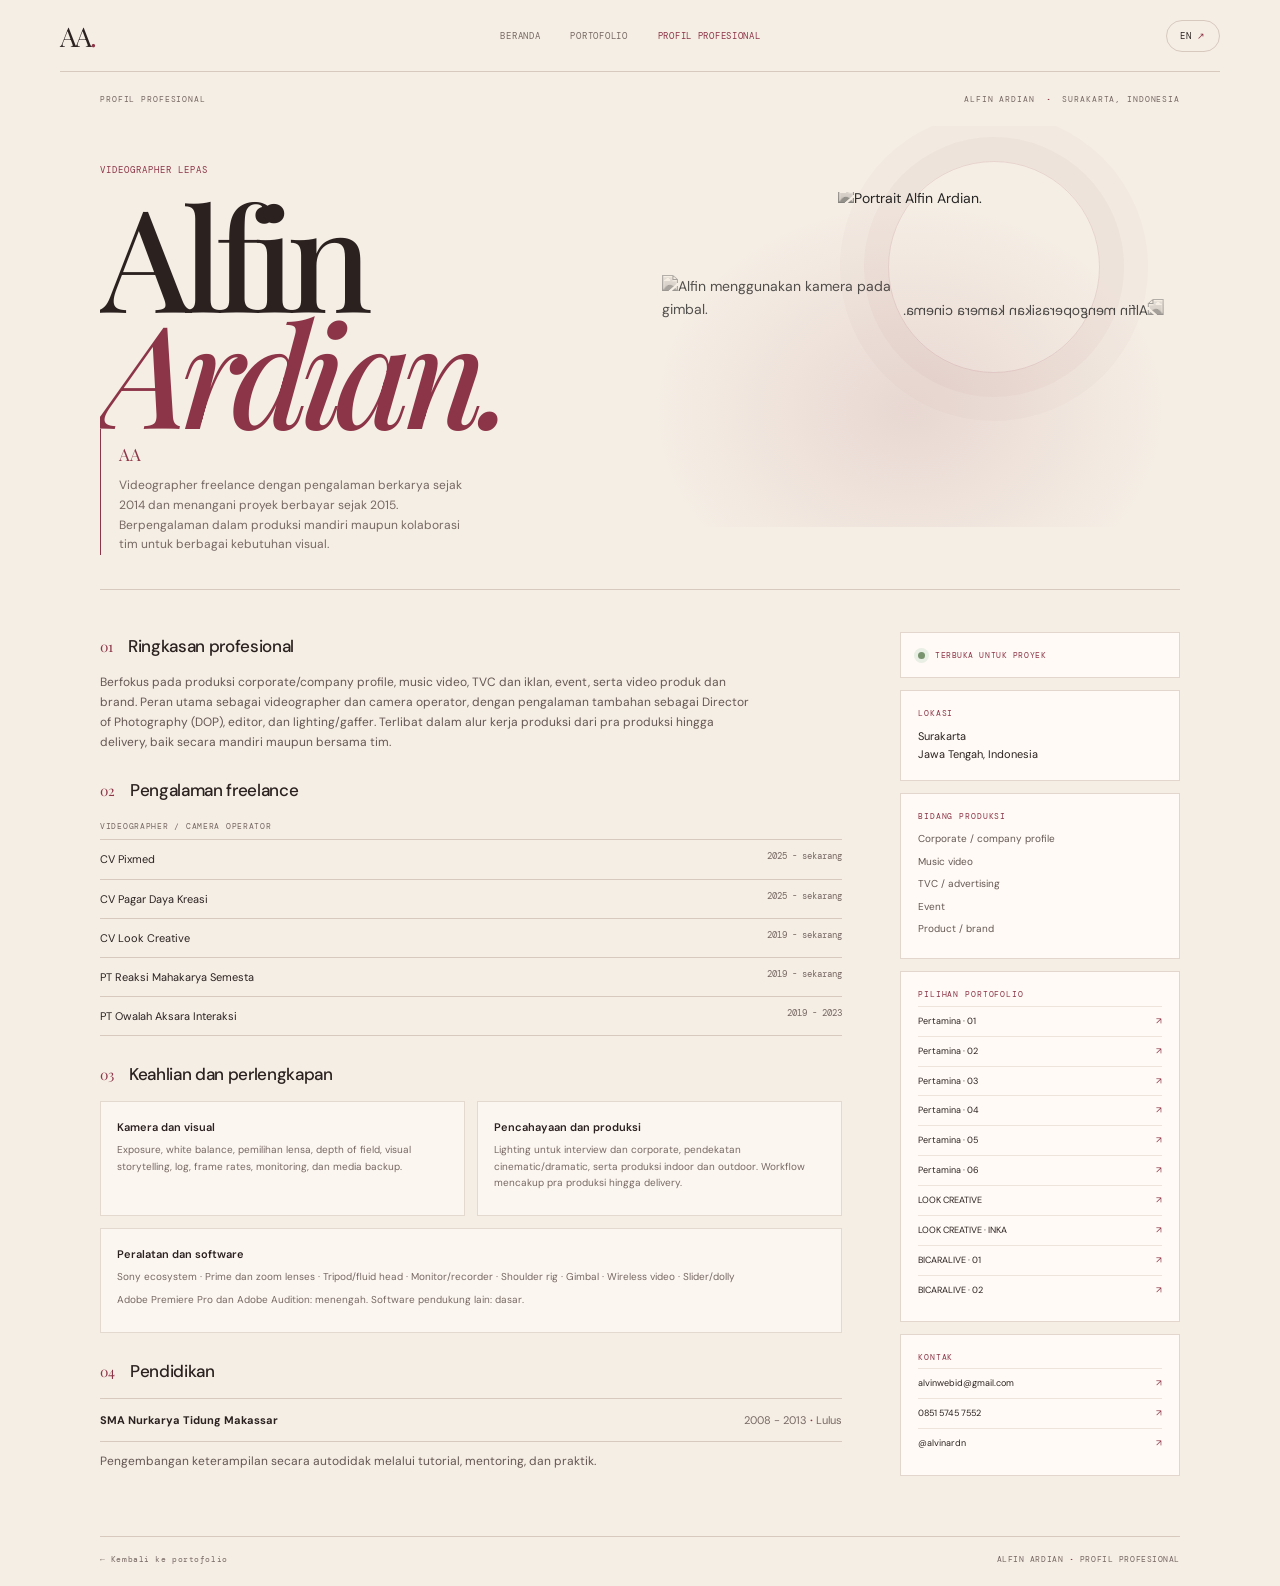
==== profile.html @ a02e5e7e "Publish bilingual portfolio website" ====
<!doctype html>
<html lang="id">
  <head>
    <meta charset="utf-8" />
    <meta name="viewport" content="width=device-width, initial-scale=1" />
    <meta name="theme-color" content="#f5eee5" />
    <meta name="description" content="Profil profesional Alfin Ardian, freelance videographer and camera operator in Surakarta, Indonesia." />
    <title>Profil Profesional — Alfin Ardian</title>
    <link rel="stylesheet" href="profile.css" />
    <script src="profile.js" defer></script>
  </head>
  <body>
    <header class="profile-nav">
      <a class="monogram" href="index.html">AA<span>.</span></a>
      <nav><a href="index.html" data-id="home">Beranda</a><a href="index.html#work" data-id="work">Portofolio</a><a class="current" href="profile.html" data-id="profile">Profil Profesional</a></nav>
      <button class="lang-button" type="button" aria-label="Switch language">EN <span>↗</span></button>
    </header>
    <main class="page">
      <div class="page-top"><span data-id="label">PROFIL PROFESIONAL</span><span>ALFIN ARDIAN <b>·</b> SURAKARTA, INDONESIA</span></div>
      <section class="intro">
        <div class="intro-title"><p class="eyebrow" data-id="role">VIDEOGRAPHER LEPAS</p><h1>Alfin<br /><em>Ardian.</em></h1></div>
        <div class="profile-scene" aria-label="Alfin Ardian dalam tiga pose profesional">
          <img class="profile-scene-gimbal" src="assets/alfin-camera-gimbal.png" alt="Alfin menggunakan kamera pada gimbal." />
          <img class="profile-scene-cinema" src="assets/alfin-cinema-camera.png" alt="Alfin mengoperasikan kamera cinema." />
          <img class="profile-scene-portrait" src="assets/alfin-portrait-front.png" alt="Portrait Alfin Ardian." />
        </div>
        <div class="intro-summary"><span class="summary-mark">AA</span><p data-id="summary">Videographer freelance dengan pengalaman berkarya sejak 2014 dan menangani proyek berbayar sejak 2015. Berpengalaman dalam produksi mandiri maupun kolaborasi tim untuk berbagai kebutuhan visual.</p></div>
      </section>
      <section class="profile-grid">
        <div class="profile-main">
          <div class="section-title"><span>01</span><h2 data-id="overview">Ringkasan profesional</h2></div>
          <p class="body-copy" data-id="overviewCopy">Berfokus pada produksi corporate/company profile, music video, TVC dan iklan, event, serta video produk dan brand. Peran utama sebagai videographer dan camera operator, dengan pengalaman tambahan sebagai Director of Photography (DOP), editor, dan lighting/gaffer. Terlibat dalam alur kerja produksi dari pra produksi hingga delivery, baik secara mandiri maupun bersama tim.</p>
          <div class="section-title"><span>02</span><h2 data-id="experience">Pengalaman freelance</h2></div>
          <div class="role-caption" data-id="roleCaption">VIDEOGRAPHER / CAMERA OPERATOR</div>
          <div class="timeline">
            <div><span>CV Pixmed</span><time data-id="current25">2025 - sekarang</time></div>
            <div><span>CV Pagar Daya Kreasi</span><time data-id="current25">2025 - sekarang</time></div>
            <div><span>CV Look Creative</span><time data-id="current19">2019 - sekarang</time></div>
            <div><span>PT Reaksi Mahakarya Semesta</span><time data-id="current19">2019 - sekarang</time></div>
            <div><span>PT Owalah Aksara Interaksi</span><time>2019 - 2023</time></div>
          </div>
          <div class="section-title"><span>03</span><h2 data-id="capabilities">Keahlian dan perlengkapan</h2></div>
          <div class="capabilities">
            <article><h3 data-id="camera">Kamera dan visual</h3><p data-id="cameraCopy">Exposure, white balance, pemilihan lensa, depth of field, visual storytelling, log, frame rates, monitoring, dan media backup.</p></article>
            <article><h3 data-id="lighting">Pencahayaan dan produksi</h3><p data-id="lightingCopy">Lighting untuk interview dan corporate, pendekatan cinematic/dramatic, serta produksi indoor dan outdoor. Workflow mencakup pra produksi hingga delivery.</p></article>
            <article><h3 data-id="gear">Peralatan dan software</h3><p>Sony ecosystem · Prime dan zoom lenses · Tripod/fluid head · Monitor/recorder · Shoulder rig · Gimbal · Wireless video · Slider/dolly</p><p>Adobe Premiere Pro dan Adobe Audition: menengah. Software pendukung lain: dasar.</p></article>
          </div>
          <div class="section-title"><span>04</span><h2 data-id="education">Pendidikan</h2></div>
          <div class="education-row"><strong>SMA Nurkarya Tidung Makassar</strong><span>2008 - 2013 <b>·</b> <span data-id="graduate">Lulus</span></span></div>
          <p class="body-copy learning" data-id="learning">Pengembangan keterampilan secara autodidak melalui tutorial, mentoring, dan praktik.</p>
        </div>
        <aside class="profile-side">
          <div class="side-card availability-card"><span class="status-dot"></span><span data-id="available">TERBUKA UNTUK PROYEK</span></div>
          <div class="side-card"><span class="side-label" data-id="location">LOKASI</span><p>Surakarta<br />Jawa Tengah, Indonesia</p></div>
          <div class="side-card"><span class="side-label" data-id="focus">BIDANG PRODUKSI</span><ul><li>Corporate / company profile</li><li>Music video</li><li>TVC / advertising</li><li data-id="events">Event</li><li data-id="product">Product / brand</li></ul></div>
          <div class="side-card portfolio-card"><span class="side-label" data-id="selected">PILIHAN PORTOFOLIO</span>
            <a href="https://youtu.be/jiBTbnzmpAk" target="_blank" rel="noreferrer">Pertamina · 01 <span>↗</span></a><a href="https://www.youtube.com/watch?v=6DZXWf-n-Jo&t=78s" target="_blank" rel="noreferrer">Pertamina · 02 <span>↗</span></a><a href="https://www.youtube.com/watch?v=vrbdnTamcc4&t=18s" target="_blank" rel="noreferrer">Pertamina · 03 <span>↗</span></a><a href="https://www.youtube.com/watch?v=EnrMs8_Z26U" target="_blank" rel="noreferrer">Pertamina · 04 <span>↗</span></a><a href="https://youtu.be/1-UHb_iiyk8" target="_blank" rel="noreferrer">Pertamina · 05 <span>↗</span></a><a href="https://youtu.be/_BBefbQQT-c" target="_blank" rel="noreferrer">Pertamina · 06 <span>↗</span></a>
            <a href="https://youtu.be/qpQJXVoW0KQ" target="_blank" rel="noreferrer">LOOK CREATIVE <span>↗</span></a><a href="https://youtu.be/SBqfDmJwMrw" target="_blank" rel="noreferrer">LOOK CREATIVE · INKA <span>↗</span></a><a href="https://youtu.be/Jd-HQ-AcZGY" target="_blank" rel="noreferrer">BICARALIVE · 01 <span>↗</span></a><a href="https://youtu.be/6m_e2OX-aSk" target="_blank" rel="noreferrer">BICARALIVE · 02 <span>↗</span></a>
          </div>
          <div class="side-card contact-card"><span class="side-label" data-id="contact">KONTAK</span><a href="mailto:alvinwebid@gmail.com">alvinwebid@gmail.com <span>↗</span></a><a href="https://wa.me/6285157457552" target="_blank" rel="noreferrer">0851 5745 7552 <span>↗</span></a><a href="https://www.instagram.com/alvinardn/" target="_blank" rel="noreferrer">@alvinardn <span>↗</span></a></div>
        </aside>
      </section>
      <footer class="profile-footer"><a href="index.html">← <span data-id="back">Kembali ke portofolio</span></a><span>ALFIN ARDIAN <b>·</b> <span data-id="footer">PROFIL PROFESIONAL</span></span></footer>
    </main>
  </body>
</html>
---- profile.css ----
@import url('https://fonts.googleapis.com/css2?family=DM+Mono:wght@400;500&family=DM+Sans:wght@400;500;600;700&family=Playfair+Display:ital,wght@0,500;0,600;1,500;1,600&display=swap');
:root{--bg:#f5eee5;--ink:#2b2220;--muted:#776863;--line:#d8c9be;--accent:#8d3548;--accent-soft:#b85c6b;--card:#fffaf5;--mono:'DM Mono',monospace;--sans:'DM Sans',Arial,sans-serif;--serif:'Playfair Display',Georgia,serif;color-scheme:light}
*{box-sizing:border-box}body{margin:0;background:var(--bg);color:var(--ink);font:14px/1.65 var(--sans)}a{color:inherit;text-decoration:none}.profile-nav{height:72px;width:min(1160px,calc(100% - 64px));margin:auto;display:flex;align-items:center;justify-content:space-between;border-bottom:1px solid var(--line)}.monogram{font:27px var(--serif);letter-spacing:-2px}.monogram span,.profile-footer b{color:var(--accent)}.profile-nav nav{display:flex;gap:30px}.profile-nav nav a,.lang-button{font:9px var(--mono);text-transform:uppercase;letter-spacing:.08em;color:var(--muted)}.profile-nav nav a:hover,.profile-nav nav a.current{color:var(--accent)}.lang-button{border:1px solid var(--line);border-radius:25px;background:transparent;padding:9px 13px;cursor:pointer;color:var(--ink)}.lang-button span{color:var(--accent)}.page{width:min(1080px,calc(100% - 64px));margin:0 auto}.page-top{display:flex;justify-content:space-between;padding:22px 0;color:var(--muted);font:8px var(--mono);letter-spacing:.11em}.page-top b{color:var(--accent);padding:0 5px}.intro{padding:38px 0 34px;display:grid;grid-template-columns:1fr 1fr;grid-template-rows:auto auto;align-items:end;position:relative;border-bottom:1px solid var(--line);min-height:390px;overflow:hidden}.intro-title{position:relative;z-index:2;grid-column:1;grid-row:1}.intro-title .eyebrow{margin:0}.intro-title h1{margin-top:20px}.profile-scene{position:relative;grid-column:2;grid-row:1/3;height:335px;align-self:center;overflow:hidden;background:radial-gradient(ellipse at 50% 65%,rgba(141,53,72,.12),transparent 67%)}.profile-scene img{position:absolute;object-fit:contain;mix-blend-mode:multiply;filter:grayscale(1) contrast(1.08)}.profile-scene-portrait{z-index:3;height:370px;left:50%;bottom:-30px;transform:translateX(-50%);opacity:.95}.profile-scene-gimbal{z-index:1;height:255px;width:44%;left:4%;bottom:-3px;opacity:.75}.profile-scene-cinema{z-index:2;height:220px;width:52%;right:3%;bottom:8px;transform:scaleX(-1);opacity:.78}.intro::after{content:"";position:absolute;right:80px;top:35px;width:210px;height:210px;border:1px solid rgba(141,53,72,.14);border-radius:50%;box-shadow:0 0 0 24px rgba(141,53,72,.035),0 0 0 48px rgba(141,53,72,.025);pointer-events:none}.eyebrow,.side-label{font:9px var(--mono);letter-spacing:.11em;color:var(--accent)}h1{font:clamp(76px,12vw,142px)/.82 var(--serif);font-weight:500;letter-spacing:-.065em;margin:22px 0 0;position:relative;z-index:1}h1 em{color:var(--accent);font-weight:500}.intro-summary{position:relative;z-index:2;grid-column:1;grid-row:2;max-width:380px;padding:14px 0 0 18px;border-left:1px solid var(--accent)}.summary-mark{font:17px var(--serif);color:var(--accent)}.intro-summary p{font-size:12px;color:var(--muted);margin:8px 0 0}.profile-grid{display:grid;grid-template-columns:minmax(0,1fr) 280px;gap:58px;padding:42px 0 60px}.section-title{display:flex;align-items:baseline;gap:15px;margin:24px 0 13px}.section-title:first-child{margin-top:0}.section-title>span{font:14px var(--serif);color:var(--accent)}.section-title h2{font-size:17px;font-weight:500;margin:0;letter-spacing:-.02em}.body-copy{color:#655753;font-size:12px;margin:0 0 24px;max-width:650px}.role-caption{font:8px var(--mono);color:var(--muted);letter-spacing:.09em;padding:4px 0 8px}.timeline{border-top:1px solid var(--line)}.timeline>div{display:flex;justify-content:space-between;gap:14px;border-bottom:1px solid var(--line);padding:10px 0;font-size:11px}.timeline time{font:9px var(--mono);color:var(--muted);white-space:nowrap}.capabilities{display:grid;grid-template-columns:1fr 1fr;gap:12px}.capabilities article{background:rgba(255,250,245,.72);padding:16px;border:1px solid rgba(216,201,190,.65)}.capabilities article:last-child{grid-column:1/-1}.capabilities h3{font-size:11px;font-weight:600;margin:0 0 6px}.capabilities p{font-size:10px;color:var(--muted);margin:0 0 7px}.education-row{display:flex;justify-content:space-between;gap:12px;font-size:11px;padding:12px 0;border-top:1px solid var(--line);border-bottom:1px solid var(--line)}.education-row span{color:var(--muted);white-space:nowrap}.education-row b{color:var(--accent)}.learning{margin:10px 0 0}.profile-side{display:flex;flex-direction:column;gap:12px}.side-card{padding:17px;background:var(--card);border:1px solid rgba(216,201,190,.72)}.availability-card{display:flex;gap:10px;align-items:center;font:8px var(--mono);letter-spacing:.07em;color:var(--accent)}.status-dot{width:7px;height:7px;border-radius:50%;background:#78936e;box-shadow:0 0 0 4px #e9efe4}.side-label{display:block;font-size:8px}.side-card>p{font-size:11px;margin:9px 0 0}.side-card ul{list-style:none;margin:7px 0 0;padding:0;color:#655753;font-size:10px}.side-card li{padding:3px 0}.portfolio-card{display:grid;gap:0}.portfolio-card .side-label{margin-bottom:7px}.portfolio-card>a,.contact-card>a{font-size:9px;border-top:1px solid #eee4dc;padding:7px 0;display:flex;justify-content:space-between;gap:8px}.portfolio-card>a span,.contact-card>a span{color:var(--accent)}.portfolio-card>a:hover,.contact-card>a:hover{color:var(--accent)}.contact-card>a:first-of-type{margin-top:6px}.profile-footer{border-top:1px solid var(--line);padding:17px 0 22px;display:flex;justify-content:space-between;color:var(--muted);font:8px var(--mono);letter-spacing:.07em}.profile-footer a:hover{color:var(--accent)}
@media(max-width:760px){.profile-grid{grid-template-columns:minmax(0,1fr) 240px;gap:25px}.intro{grid-template-columns:1fr 1fr}.intro{min-height:360px}.profile-scene{height:285px}.profile-scene-portrait{height:315px;bottom:-26px}.profile-scene-gimbal{height:215px}.profile-scene-cinema{height:185px}.intro::after{right:40px}.profile-nav nav{gap:15px}}
@media(max-width:600px){.profile-nav{width:calc(100% - 34px);height:64px}.profile-nav nav{gap:10px}.profile-nav nav a{font-size:7px}.lang-button{padding:7px 9px;font-size:8px}.page{width:calc(100% - 34px)}.page-top{font-size:7px;gap:14px}.intro{padding:32px 0;grid-template-columns:1fr;grid-template-rows:auto auto auto;gap:5px}.intro-title{grid-column:1;grid-row:1}.profile-scene{grid-column:1;grid-row:2;height:280px;margin-top:-8px}.profile-scene-portrait{height:300px;bottom:-20px}.profile-scene-gimbal{height:200px;width:42%;left:8%;transform:none}.profile-scene-cinema{height:175px;width:52%;right:7%}.intro-summary{grid-column:1;grid-row:3;max-width:390px;margin-left:auto}.intro::after{width:145px;height:145px;right:12px;top:29px}h1{font-size:clamp(74px,19vw,110px)}.intro-summary{max-width:390px;margin-left:auto}.profile-grid{grid-template-columns:1fr;gap:30px;padding-top:30px}.profile-side{display:grid;grid-template-columns:1fr 1fr;align-items:start}.portfolio-card,.contact-card{grid-column:1/-1}.education-row{font-size:10px}.profile-footer{font-size:7px}}
@media(prefers-reduced-motion:reduce){*,*::before,*::after{scroll-behavior:auto!important;animation-duration:.01ms!important;transition-duration:.01ms!important}}
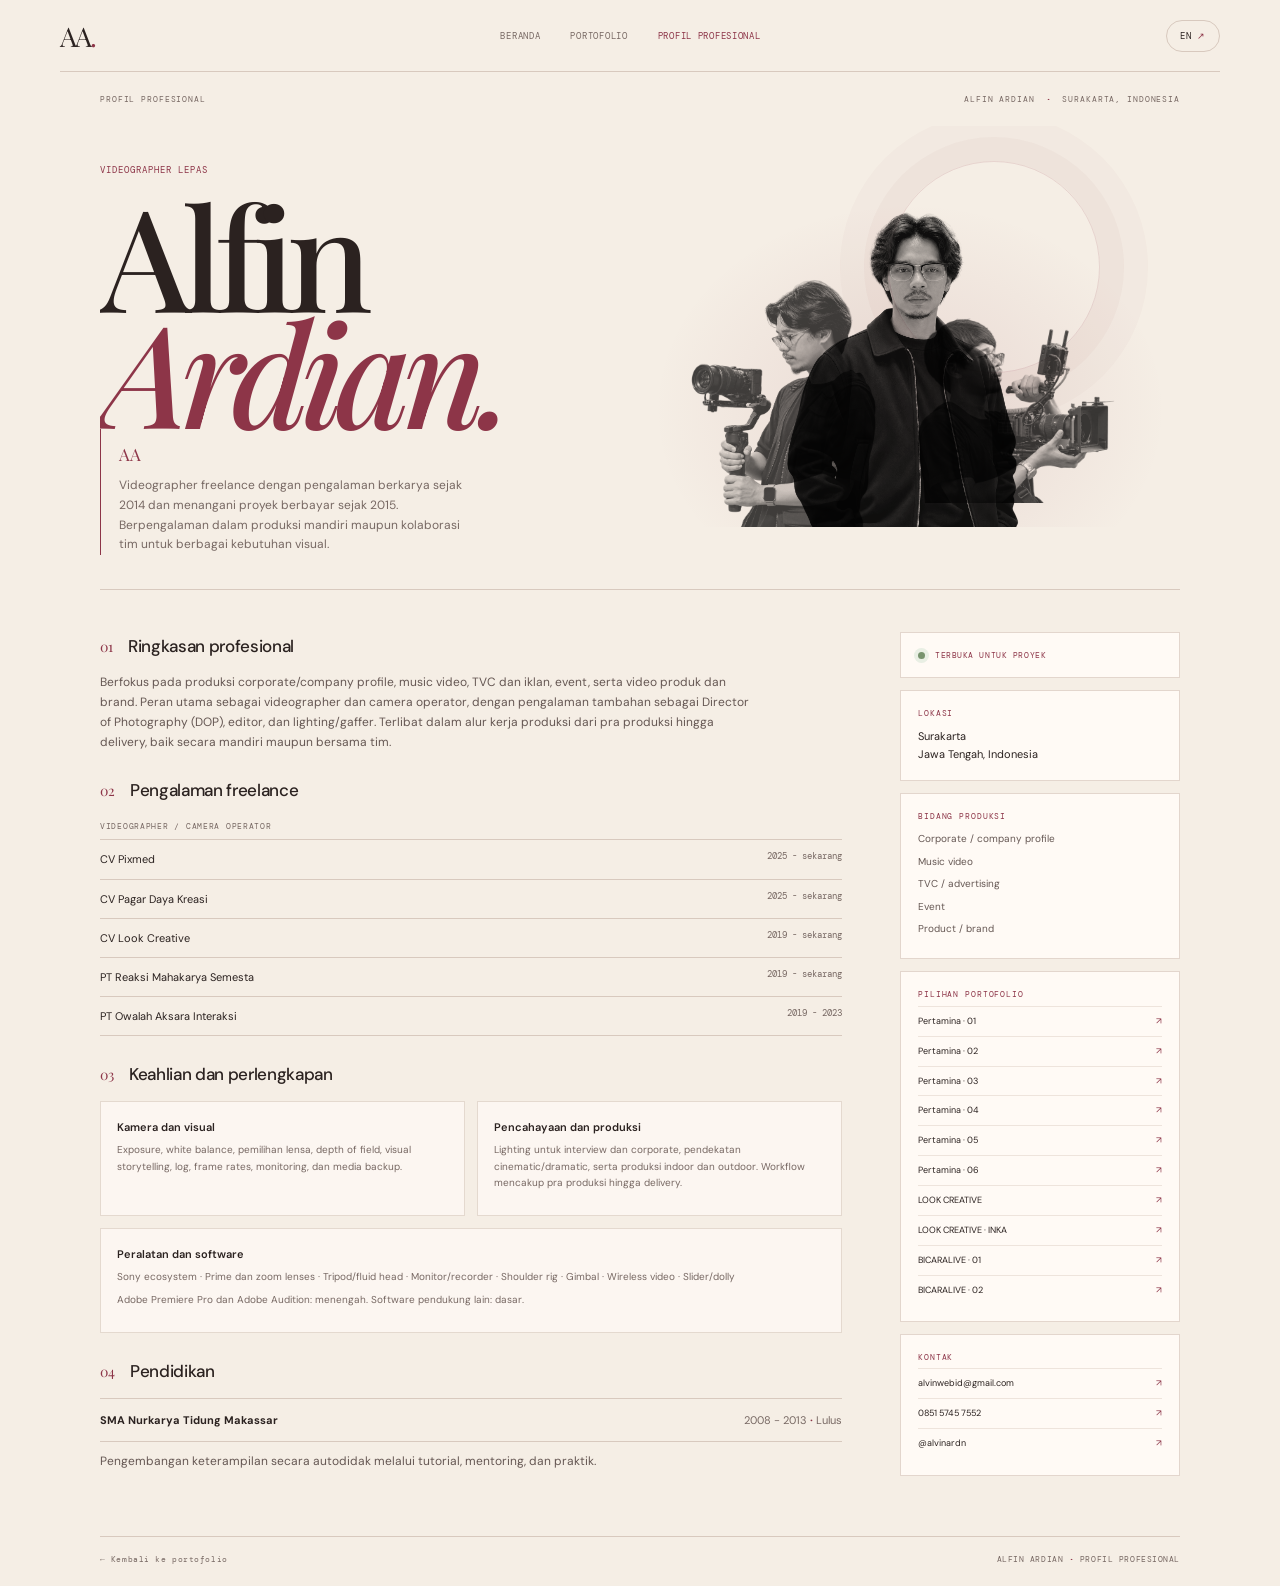
==== commit e1eb9f42: "Improve mobile portfolio navigation and readability" ====
--- a/profile.html
+++ b/profile.html
@@ -7,13 +7,17 @@
     <meta name="description" content="Profil profesional Alfin Ardian, freelance videographer and camera operator in Surakarta, Indonesia." />
     <title>Profil Profesional — Alfin Ardian</title>
     <link rel="stylesheet" href="profile.css" />
+    <script src="nav.js" defer></script>
     <script src="profile.js" defer></script>
   </head>
   <body>
     <header class="profile-nav">
       <a class="monogram" href="index.html">AA<span>.</span></a>
-      <nav><a href="index.html" data-id="home">Beranda</a><a href="index.html#work" data-id="work">Portofolio</a><a class="current" href="profile.html" data-id="profile">Profil Profesional</a></nav>
-      <button class="lang-button" type="button" aria-label="Switch language">EN <span>↗</span></button>
+      <nav class="profile-desktop-nav"><a href="index.html" data-id="home">Beranda</a><a href="index.html#work" data-id="work">Portofolio</a><a class="current" href="profile.html" data-id="profile">Profil Profesional</a></nav>
+      <div class="profile-nav-actions"><button class="lang-button" type="button" aria-label="Switch language">EN <span>↗</span></button><button class="mobile-menu-toggle" type="button" aria-expanded="false" aria-controls="profileMobileMenu" aria-label="Buka navigasi">☰</button></div>
+      <nav class="mobile-menu profile-mobile-menu" id="profileMobileMenu" aria-label="Navigasi mobile" hidden>
+        <a href="index.html" data-id="home">Beranda</a><a href="index.html#work" data-id="work">Portofolio</a><a class="current" href="profile.html" data-id="profile">Profil Profesional</a>
+      </nav>
     </header>
     <main class="page">
       <div class="page-top"><span data-id="label">PROFIL PROFESIONAL</span><span>ALFIN ARDIAN <b>·</b> SURAKARTA, INDONESIA</span></div>
--- a/profile.css
+++ b/profile.css
@@ -4,3 +4,37 @@
 @media(max-width:760px){.profile-grid{grid-template-columns:minmax(0,1fr) 240px;gap:25px}.intro{grid-template-columns:1fr 1fr}.intro{min-height:360px}.profile-scene{height:285px}.profile-scene-portrait{height:315px;bottom:-26px}.profile-scene-gimbal{height:215px}.profile-scene-cinema{height:185px}.intro::after{right:40px}.profile-nav nav{gap:15px}}
 @media(max-width:600px){.profile-nav{width:calc(100% - 34px);height:64px}.profile-nav nav{gap:10px}.profile-nav nav a{font-size:7px}.lang-button{padding:7px 9px;font-size:8px}.page{width:calc(100% - 34px)}.page-top{font-size:7px;gap:14px}.intro{padding:32px 0;grid-template-columns:1fr;grid-template-rows:auto auto auto;gap:5px}.intro-title{grid-column:1;grid-row:1}.profile-scene{grid-column:1;grid-row:2;height:280px;margin-top:-8px}.profile-scene-portrait{height:300px;bottom:-20px}.profile-scene-gimbal{height:200px;width:42%;left:8%;transform:none}.profile-scene-cinema{height:175px;width:52%;right:7%}.intro-summary{grid-column:1;grid-row:3;max-width:390px;margin-left:auto}.intro::after{width:145px;height:145px;right:12px;top:29px}h1{font-size:clamp(74px,19vw,110px)}.intro-summary{max-width:390px;margin-left:auto}.profile-grid{grid-template-columns:1fr;gap:30px;padding-top:30px}.profile-side{display:grid;grid-template-columns:1fr 1fr;align-items:start}.portfolio-card,.contact-card{grid-column:1/-1}.education-row{font-size:10px}.profile-footer{font-size:7px}}
 @media(prefers-reduced-motion:reduce){*,*::before,*::after{scroll-behavior:auto!important;animation-duration:.01ms!important;transition-duration:.01ms!important}}
+
+/* Mobile navigation and readability refinements */
+.profile-nav{position:relative;z-index:5}
+.profile-nav-actions{display:flex;align-items:center;gap:8px}
+.mobile-menu-toggle,.mobile-menu{display:none}
+.mobile-menu[hidden]{display:none}
+@media(max-width:600px){
+  .profile-nav{justify-content:space-between}
+  .profile-desktop-nav{display:none!important}
+  .mobile-menu-toggle{display:inline-flex;align-items:center;justify-content:center;width:42px;height:42px;border:1px solid var(--line);border-radius:2px;background:transparent;color:var(--ink);font-size:17px;cursor:pointer}
+  .profile-mobile-menu:not([hidden]){display:grid;position:absolute;top:100%;left:0;right:0;z-index:8;background:var(--card);border:1px solid var(--line);box-shadow:0 16px 28px rgba(43,34,32,.12)}
+  .profile-mobile-menu a{display:flex;align-items:center;min-height:48px;padding:0 16px;border-bottom:1px solid var(--line);font:10px var(--mono);letter-spacing:.06em;color:var(--muted)}
+  .profile-mobile-menu a.current,.profile-mobile-menu a:hover,.profile-mobile-menu a:focus-visible{color:var(--accent);background:#f8f0e9}
+  .page-top{font-size:8px;line-height:1.5}
+  .intro{padding:26px 0;gap:2px}
+  .profile-scene{height:250px}
+  .profile-scene-portrait{height:280px;bottom:-20px}
+  .profile-scene-gimbal{height:185px}
+  .profile-scene-cinema{height:165px}
+  .intro-summary p{font-size:14px;line-height:1.55}
+  .section-title h2{font-size:18px}
+  .body-copy{font-size:14px;line-height:1.65}
+  .role-caption{font-size:9px}
+  .timeline>div{font-size:12px;line-height:1.4;gap:8px}
+  .timeline time{font-size:10px}
+  .capabilities h3{font-size:13px}
+  .capabilities p{font-size:12px;line-height:1.55}
+  .education-row{font-size:12px;line-height:1.45}
+  .side-card>p,.side-card ul{font-size:12px;line-height:1.55}
+  .side-label{font-size:9px}
+  .availability-card{min-height:50px;font-size:9px}
+  .portfolio-card>a,.contact-card>a{min-height:42px;align-items:center;font-size:11px}
+  .profile-footer{font-size:8px;gap:12px;line-height:1.5}
+}
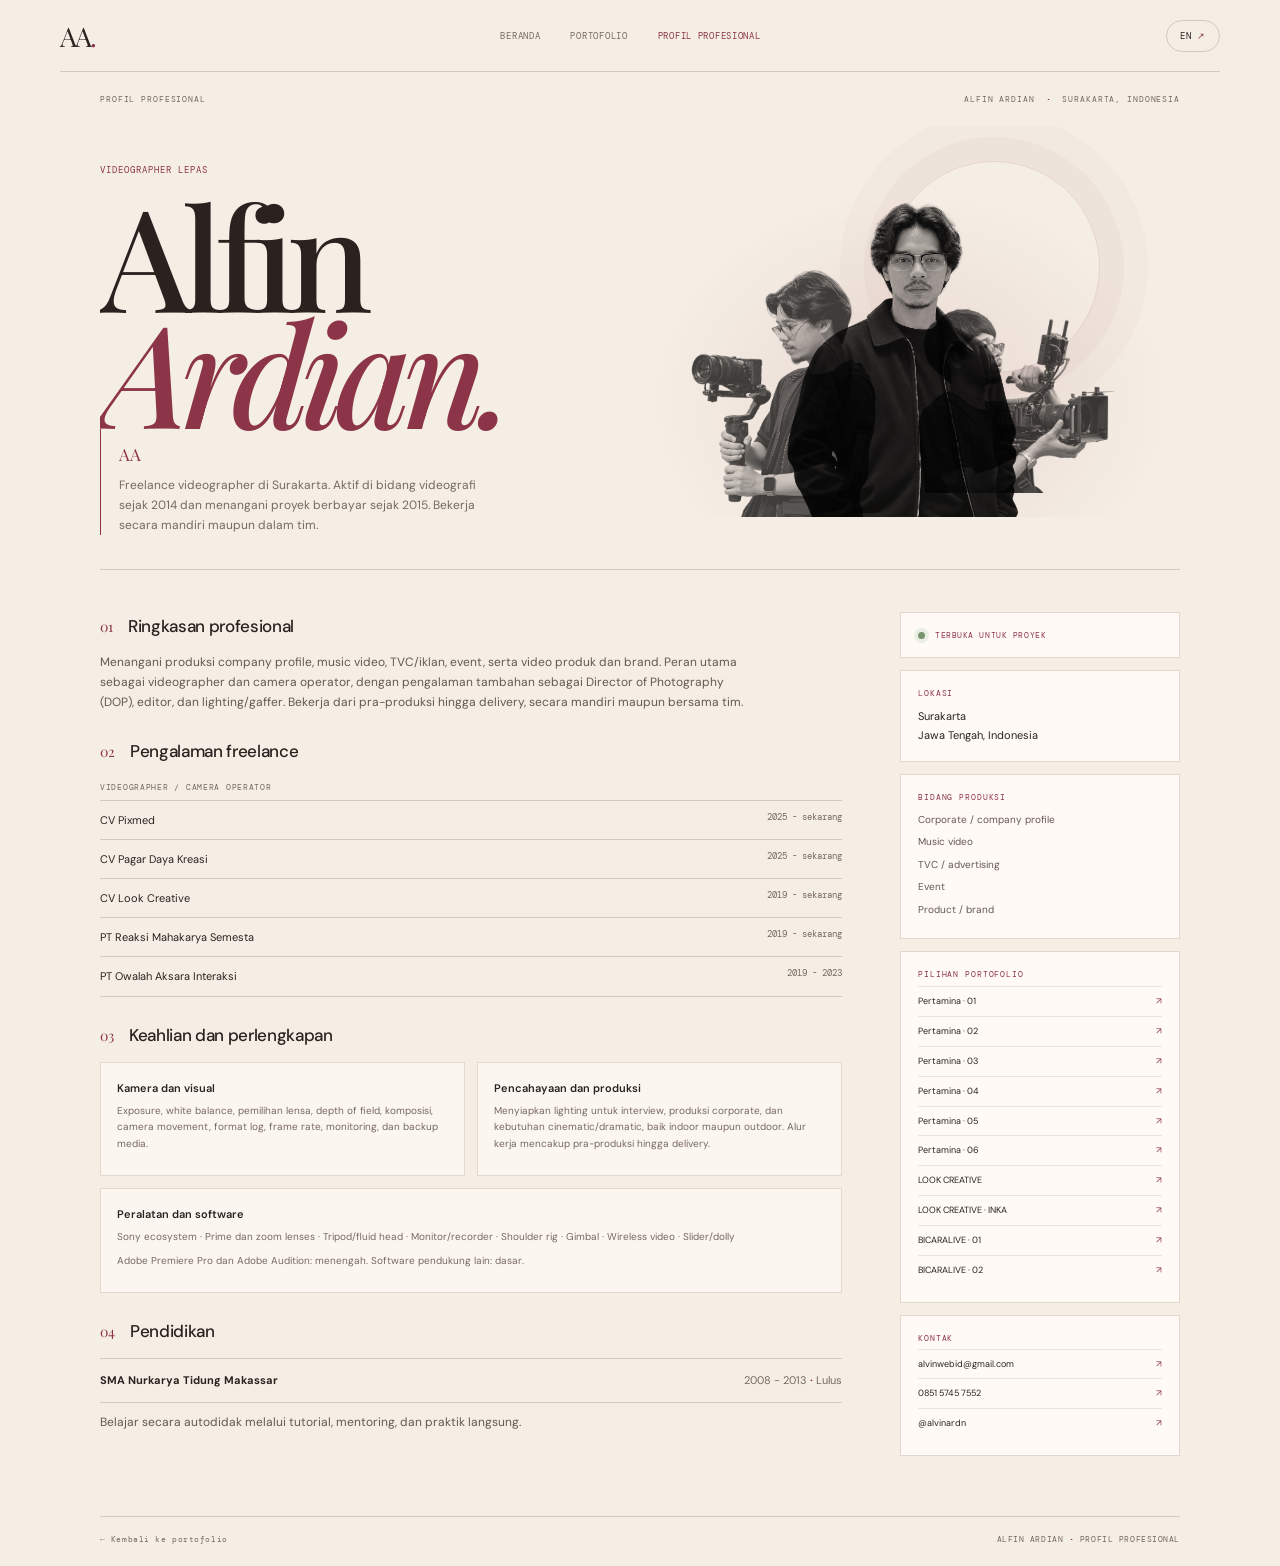
==== commit 75f68aa9: "Make portfolio copy more professional and direct" ====
--- a/profile.html
+++ b/profile.html
@@ -28,12 +28,12 @@
           <img class="profile-scene-cinema" src="assets/alfin-cinema-camera.png" alt="Alfin mengoperasikan kamera cinema." />
           <img class="profile-scene-portrait" src="assets/alfin-portrait-front.png" alt="Portrait Alfin Ardian." />
         </div>
-        <div class="intro-summary"><span class="summary-mark">AA</span><p data-id="summary">Videographer freelance dengan pengalaman berkarya sejak 2014 dan menangani proyek berbayar sejak 2015. Berpengalaman dalam produksi mandiri maupun kolaborasi tim untuk berbagai kebutuhan visual.</p></div>
+        <div class="intro-summary"><span class="summary-mark">AA</span><p data-id="summary">Freelance videographer di Surakarta. Aktif di bidang videografi sejak 2014 dan menangani proyek berbayar sejak 2015. Bekerja secara mandiri maupun dalam tim.</p></div>
       </section>
       <section class="profile-grid">
         <div class="profile-main">
           <div class="section-title"><span>01</span><h2 data-id="overview">Ringkasan profesional</h2></div>
-          <p class="body-copy" data-id="overviewCopy">Berfokus pada produksi corporate/company profile, music video, TVC dan iklan, event, serta video produk dan brand. Peran utama sebagai videographer dan camera operator, dengan pengalaman tambahan sebagai Director of Photography (DOP), editor, dan lighting/gaffer. Terlibat dalam alur kerja produksi dari pra produksi hingga delivery, baik secara mandiri maupun bersama tim.</p>
+          <p class="body-copy" data-id="overviewCopy">Menangani produksi company profile, music video, TVC/iklan, event, serta video produk dan brand. Peran utama sebagai videographer dan camera operator, dengan pengalaman tambahan sebagai Director of Photography (DOP), editor, dan lighting/gaffer. Bekerja dari pra-produksi hingga delivery, secara mandiri maupun bersama tim.</p>
           <div class="section-title"><span>02</span><h2 data-id="experience">Pengalaman freelance</h2></div>
           <div class="role-caption" data-id="roleCaption">VIDEOGRAPHER / CAMERA OPERATOR</div>
           <div class="timeline">
@@ -45,13 +45,13 @@
           </div>
           <div class="section-title"><span>03</span><h2 data-id="capabilities">Keahlian dan perlengkapan</h2></div>
           <div class="capabilities">
-            <article><h3 data-id="camera">Kamera dan visual</h3><p data-id="cameraCopy">Exposure, white balance, pemilihan lensa, depth of field, visual storytelling, log, frame rates, monitoring, dan media backup.</p></article>
-            <article><h3 data-id="lighting">Pencahayaan dan produksi</h3><p data-id="lightingCopy">Lighting untuk interview dan corporate, pendekatan cinematic/dramatic, serta produksi indoor dan outdoor. Workflow mencakup pra produksi hingga delivery.</p></article>
+            <article><h3 data-id="camera">Kamera dan visual</h3><p data-id="cameraCopy">Exposure, white balance, pemilihan lensa, depth of field, komposisi, camera movement, format log, frame rate, monitoring, dan backup media.</p></article>
+            <article><h3 data-id="lighting">Pencahayaan dan produksi</h3><p data-id="lightingCopy">Menyiapkan lighting untuk interview, produksi corporate, dan kebutuhan cinematic/dramatic, baik indoor maupun outdoor. Alur kerja mencakup pra-produksi hingga delivery.</p></article>
             <article><h3 data-id="gear">Peralatan dan software</h3><p>Sony ecosystem · Prime dan zoom lenses · Tripod/fluid head · Monitor/recorder · Shoulder rig · Gimbal · Wireless video · Slider/dolly</p><p>Adobe Premiere Pro dan Adobe Audition: menengah. Software pendukung lain: dasar.</p></article>
           </div>
           <div class="section-title"><span>04</span><h2 data-id="education">Pendidikan</h2></div>
           <div class="education-row"><strong>SMA Nurkarya Tidung Makassar</strong><span>2008 - 2013 <b>·</b> <span data-id="graduate">Lulus</span></span></div>
-          <p class="body-copy learning" data-id="learning">Pengembangan keterampilan secara autodidak melalui tutorial, mentoring, dan praktik.</p>
+          <p class="body-copy learning" data-id="learning">Belajar secara autodidak melalui tutorial, mentoring, dan praktik langsung.</p>
         </div>
         <aside class="profile-side">
           <div class="side-card availability-card"><span class="status-dot"></span><span data-id="available">TERBUKA UNTUK PROYEK</span></div>
--- a/profile.css
+++ b/profile.css
@@ -14,8 +14,8 @@
   .profile-nav{justify-content:space-between}
   .profile-desktop-nav{display:none!important}
   .mobile-menu-toggle{display:inline-flex;align-items:center;justify-content:center;width:42px;height:42px;border:1px solid var(--line);border-radius:2px;background:transparent;color:var(--ink);font-size:17px;cursor:pointer}
-  .profile-mobile-menu:not([hidden]){display:grid;position:absolute;top:100%;left:0;right:0;z-index:8;background:var(--card);border:1px solid var(--line);box-shadow:0 16px 28px rgba(43,34,32,.12)}
-  .profile-mobile-menu a{display:flex;align-items:center;min-height:48px;padding:0 16px;border-bottom:1px solid var(--line);font:10px var(--mono);letter-spacing:.06em;color:var(--muted)}
+  .profile-nav .profile-mobile-menu:not([hidden]){display:grid;gap:0;position:absolute;top:100%;left:0;right:0;z-index:8;background:var(--card);border:1px solid var(--line);box-shadow:0 16px 28px rgba(43,34,32,.12)}
+  .profile-nav .profile-mobile-menu a{display:flex;align-items:center;min-height:48px;padding:0 16px;border-bottom:1px solid var(--line);font:10px var(--mono);letter-spacing:.06em;color:var(--muted)}
   .profile-mobile-menu a.current,.profile-mobile-menu a:hover,.profile-mobile-menu a:focus-visible{color:var(--accent);background:#f8f0e9}
   .page-top{font-size:8px;line-height:1.5}
   .intro{padding:26px 0;gap:2px}
